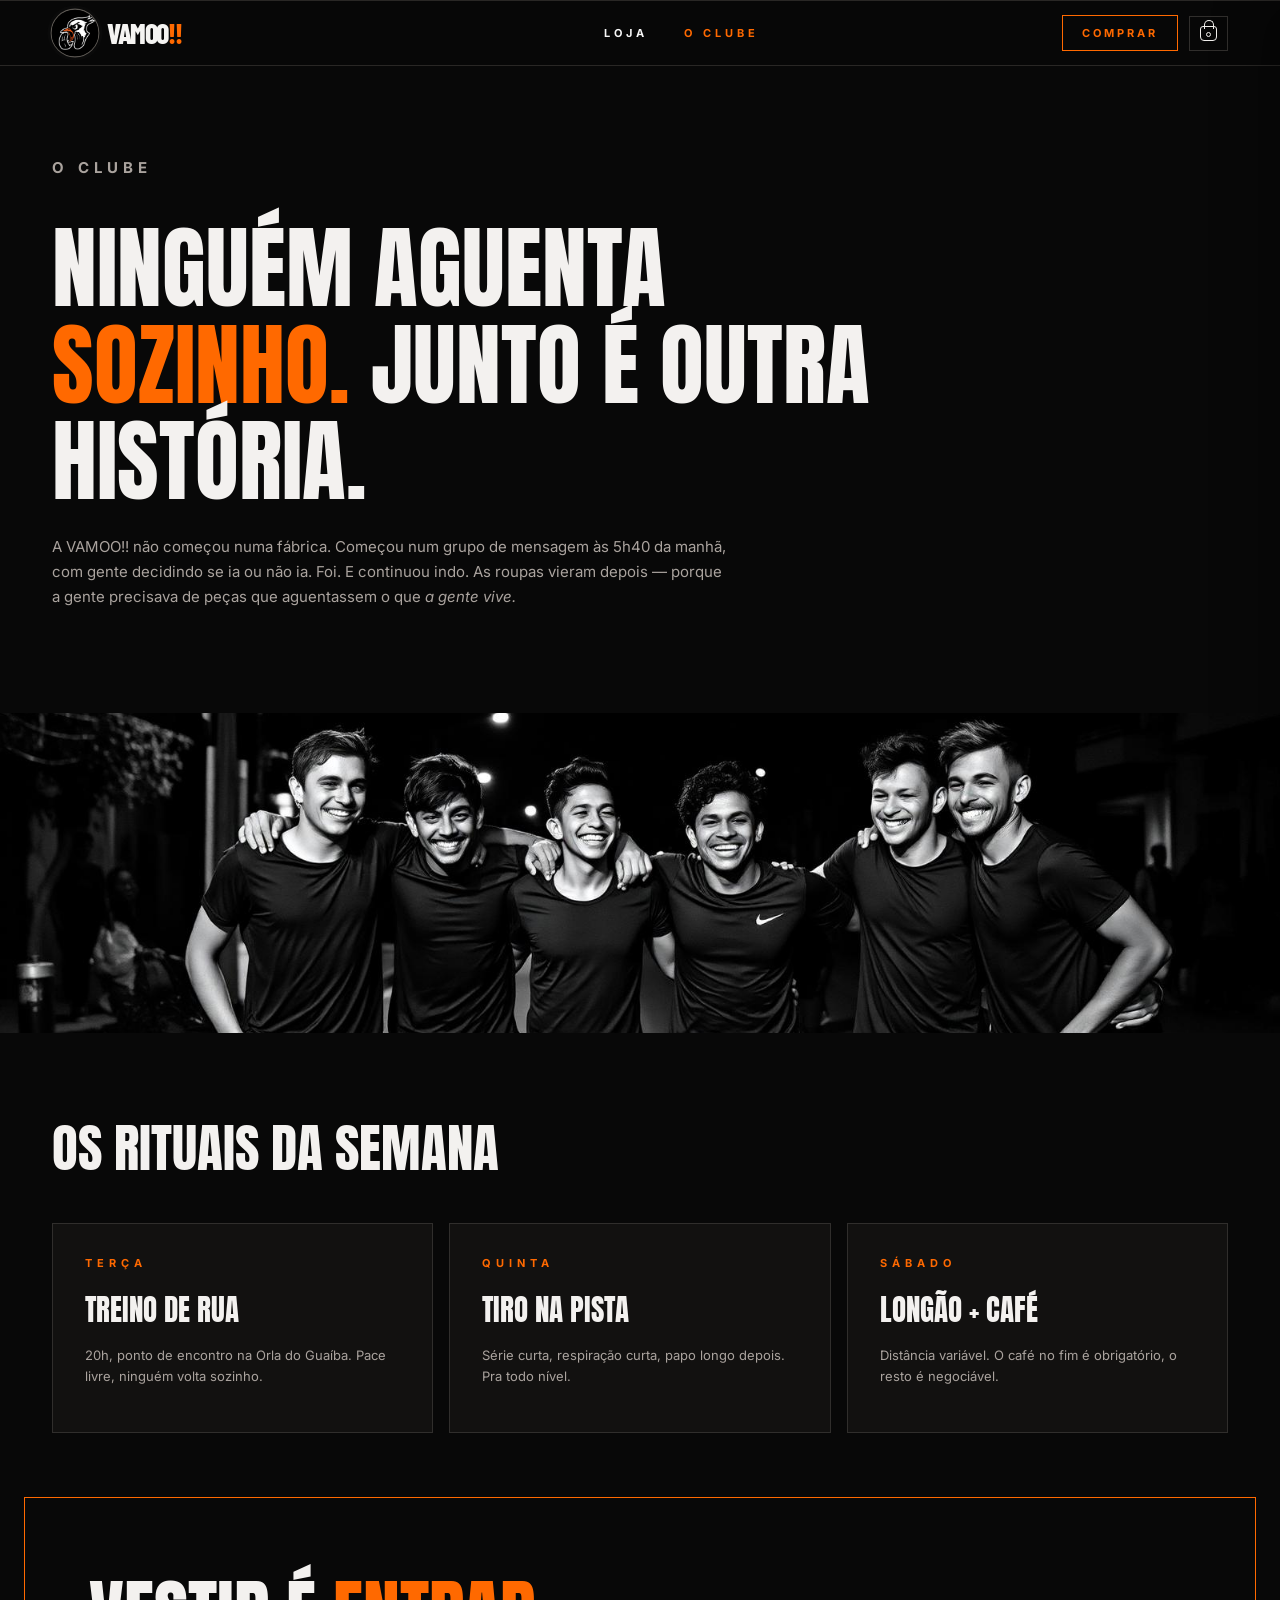
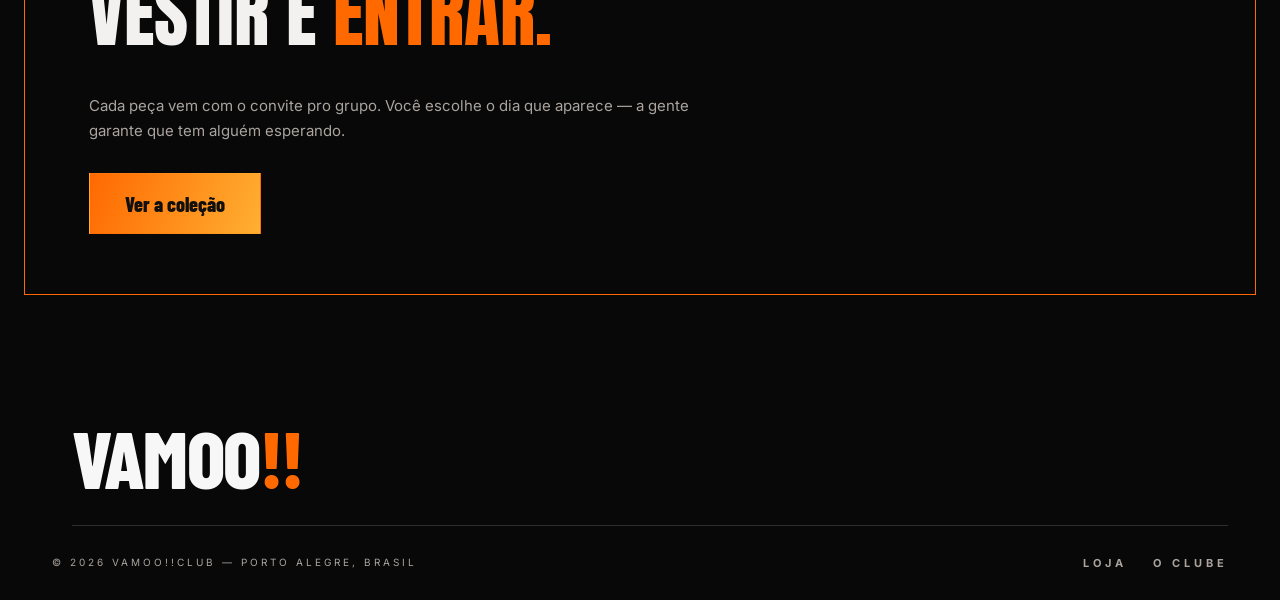
==== clube.html @ 52fab4db "Initial VAMOO store site" ====
<!doctype html><html lang="pt-BR"><head><meta charset="UTF-8"/><meta name="viewport" content="width=device-width,initial-scale=1.0"/><title>O Clube — VAMOO!!</title><link rel="stylesheet" href="styles.css"/></head><body>
<header class="site-header"><a class="brand logo" href="index.html"><img src="assets/products/logo_vamo.webp" alt="" /><span class="logo-label">VAMOO<span>!!</span></span></a><nav><a href="loja.html">LOJA</a><a class="active" href="clube.html">O CLUBE</a></nav><div class="header-actions"><a class="buy-link" href="loja.html">COMPRAR</a><button class="bag-button" aria-label="Abrir sacola"><span class="bag-icon"></span><b class="cart-count">0</b></button></div></header>
<main class="club-page"><section class="club-intro container"><p class="eyebrow">O CLUBE</p><h1>NINGUÉM AGUENTA<br><em>SOZINHO.</em> JUNTO É OUTRA<br>HISTÓRIA.</h1><p>A VAMOO!! não começou numa fábrica. Começou num grupo de mensagem às 5h40 da manhã, com gente decidindo se ia ou não ia. Foi. E continuou indo. As roupas vieram depois — porque a gente precisava de peças que aguentassem o que <i>a gente vive.</i></p></section><div class="club-banner"></div><section class="rituals container"><h2>OS RITUAIS DA SEMANA</h2><div class="ritual-grid"><article><p class="eyebrow">TERÇA</p><h3>TREINO DE RUA</h3><p>20h, ponto de encontro na Orla do Guaíba. Pace livre, ninguém volta sozinho.</p></article><article><p class="eyebrow">QUINTA</p><h3>TIRO NA PISTA</h3><p>Série curta, respiração curta, papo longo depois. Pra todo nível.</p></article><article><p class="eyebrow">SÁBADO</p><h3>LONGÃO + CAFÉ</h3><p>Distância variável. O café no fim é obrigatório, o resto é negociável.</p></article></div></section><section class="club-call container"><h2>VESTIR É <em>ENTRAR.</em></h2><p>Cada peça vem com o convite pro grupo. Você escolhe o dia que aparece — a gente garante que tem alguém esperando.</p><a class="button solid" href="loja.html">Ver a coleção</a></section></main>
<footer class="container"><a class="brand" href="index.html">VAMOO<span>!!</span></a><div>© 2026 VAMOO!!CLUB — PORTO ALEGRE, BRASIL</div><div><a href="loja.html">LOJA</a> <a href="clube.html">O CLUBE</a></div></footer><div class="drawer-backdrop"></div><aside class="cart-drawer"><button class="close-drawer">×</button><h2>SUA SACOLA</h2><p class="cart-subtitle">Sua sacola está vazia.</p><div class="cart-items"></div><div class="cart-footer"><div class="subtotal"><span>SUBTOTAL</span><strong>R$ 0,00</strong></div><p>Frete e impostos calculados no checkout seguro.</p><button class="button solid checkout-button">Finalizar compra ↗</button></div></aside><dialog class="pix-dialog"><button class="close-pix">×</button><div class="pix-content"><p class="eyebrow">PAGAMENTO SEGURO</p><h2>PAGUE COM PIX</h2><p>Escaneie o QR Code no aplicativo do seu banco.</p><img class="pix-qr" alt="QR Code PIX"/><button class="copy-pix">Copiar código PIX</button><small class="pix-status"></small></div></dialog><script src="app.js"></script></body></html>
---- styles.css ----
@import url('https://fonts.googleapis.com/css2?family=Anton&family=Barlow+Condensed:wght@500;600;700;800&family=Inter:wght@400;500;600;700&display=swap');
:root{--orange:#ff6900;--paper:#f3f1ef;--black:#080808;--panel:#121110;--line:#302e2c;--muted:#aaa39e}*{box-sizing:border-box}html{scroll-behavior:smooth}body{margin:0;background:var(--black);color:var(--paper);font-family:Inter,Arial,sans-serif}.container{max-width:1232px;margin-inline:auto;padding-inline:28px}.site-header{height:66px;border-block:1px solid #292725;display:flex;align-items:center;justify-content:space-between;padding:0 max(28px,calc((100vw - 1232px)/2 + 28px));position:sticky;top:0;background:rgba(8,8,8,.95);backdrop-filter:blur(10px);z-index:10}.brand{font-family:'Barlow Condensed',sans-serif;font-size:27px;font-weight:800;text-decoration:none;color:#f7f7f7;letter-spacing:-1.5px;white-space:nowrap}.brand span{color:var(--orange)}.brand-mark{font-family:Anton;font-size:20px;border:1px solid #fff;border-radius:50%;padding:1px 5px;margin-right:4px;color:#fff!important}nav{display:flex;gap:36px;margin-left:120px}nav a,footer a,.section-heading>a{font-size:11px;letter-spacing:4px;font-weight:700;color:#f7f7f7;text-decoration:none}nav a.active,nav a:hover{color:var(--orange)}.header-actions{display:flex;gap:11px;align-items:center}.buy-link{border:1px solid var(--orange);padding:10px 19px;color:var(--orange);font-size:11px;letter-spacing:3px;font-weight:700;text-decoration:none}.bag-button{width:39px;height:35px;background:transparent;border:1px solid var(--line);color:#fff;position:relative;cursor:pointer}.bag-icon{display:block;width:14px;height:13px;border:1.6px solid #ddd;border-radius:2px;margin:auto;position:relative}.bag-icon:before{content:'';position:absolute;left:3px;top:-6px;width:6px;height:6px;border:1.5px solid #ddd;border-bottom:0;border-radius:5px 5px 0 0}.cart-count{position:absolute;background:var(--orange);color:#111;right:-8px;top:-12px;min-width:18px;padding:2px;font-size:11px}.cart-count[hidden]{display:none}.hero{min-height:805px;background:linear-gradient(90deg,rgba(0,0,0,.91) 0%,rgba(0,0,0,.68) 55%,rgba(0,0,0,.35)),radial-gradient(circle at 88% 25%,#74320c 0,transparent 20%),linear-gradient(120deg,#06101a,#111 47%,#4a1d0a);border-bottom:12px solid var(--orange);display:flex;align-items:center}.hero-copy{width:min(1232px,100%);margin:auto;padding:90px 28px}.eyebrow{color:var(--orange);font-size:11px;letter-spacing:5px;font-weight:700;margin:0 0 22px}.hero h1,h1,h2,h3{font-family:Anton,'Arial Narrow',sans-serif;font-weight:400;margin:0}.hero h1{font-size:clamp(67px,9.2vw,138px);line-height:.94;letter-spacing:1px}.hero h1 span,h1 span,h2 span,em{font-style:normal;color:var(--orange)}.button-row{display:flex;gap:14px;margin-top:40px}.button{display:inline-flex;align-items:center;justify-content:center;gap:13px;min-height:61px;padding:15px 35px;font-family:'Barlow Condensed';font-size:20px;font-weight:800;text-decoration:none;border:1px solid transparent;cursor:pointer}.button i{font-family:Inter;font-style:normal}.solid{background:linear-gradient(110deg,#ff6900,#ffaf32);color:#12100e}.ghost,.outline{border-color:#57514b;color:#fff;background:transparent}.products-preview{padding-top:100px;padding-bottom:110px}.section-heading{display:flex;justify-content:space-between;align-items:end;border-bottom:1px solid var(--line);padding-bottom:25px;margin-bottom:40px}.section-heading h2{font-size:72px;line-height:.85}.section-heading>a{padding-bottom:5px}.product-grid{display:grid;grid-template-columns:repeat(3,1fr);gap:16px}.product-card{border:1px solid var(--line);background:var(--panel);position:relative}.product-card:hover{border-color:var(--orange)}.product-image{height:398px;background:radial-gradient(ellipse at 50% 47%,#27303a,#12171e 48%,#0a0d12 100%);display:flex;align-items:center;justify-content:center;overflow:hidden}.product-image>span,.club-photo span,.club-banner span{color:#7d7a78;font-size:10px;text-align:center;line-height:1.7;letter-spacing:2px}.product-image img{width:100%;height:100%;object-fit:cover}.product-info{padding:17px 16px 18px;position:relative;min-height:100px}.product-info .eyebrow{font-size:9px;margin-bottom:6px;letter-spacing:3px}.product-info h3,.cart-item h3{font-size:21px;line-height:1}.product-info>p:last-of-type{color:var(--muted);font-size:13px;margin:7px 0 0}.add-product{position:absolute;right:16px;bottom:18px;width:40px;height:40px;border:1px solid var(--line);background:transparent;color:#fff;font-size:22px;cursor:pointer}.club-teaser{display:grid;grid-template-columns:1fr 1fr;border-top:1px solid var(--line);border-bottom:1px solid var(--line);padding-block:0}.club-teaser>div:first-child{padding:98px 24px 96px 0}.club-teaser h2,.club-intro h1{font-size:54px;line-height:1.08}.club-teaser>div:first-child>p:not(.eyebrow),.club-intro>p,.club-call p{max-width:600px;line-height:1.65;color:var(--muted);font-size:15px;margin:25px 0 39px}.stats{border-top:1px solid var(--line);display:flex;justify-content:space-between;padding:31px 0 38px}.stats strong{font-family:Anton;color:var(--orange);font-size:40px}.stats small{font:10px Inter;display:block;color:var(--muted);letter-spacing:1.5px;margin-top:2px}.club-photo{min-height:630px;background:linear-gradient(110deg,#030303,#151515 45%,#050505);display:flex;align-items:center;justify-content:center}.cta{text-align:center;padding:100px 25px;border-bottom:1px solid var(--line)}.cta h2{font-size:clamp(76px,11vw,152px);line-height:1;margin-bottom:28px}footer{min-height:235px;padding-block:52px 30px;display:flex;flex-wrap:wrap;align-content:space-between;justify-content:space-between;color:var(--muted);font-size:10px;letter-spacing:3px}footer .brand{width:100%;font-size:80px;line-height:1;border-bottom:1px solid var(--line);padding-bottom:28px}footer a{color:var(--muted);margin-left:20px}
.shop-page{padding-top:62px;min-height:80vh}.shop-page h1{font-size:112px;line-height:.9}.shop-intro{max-width:570px;color:var(--muted);font-size:15px;line-height:1.65;margin:22px 0 32px}.shop-page hr{border:0;border-top:1px solid var(--line);margin:0 0 40px}.all-products{padding-bottom:90px}.club-intro{padding-top:65px;padding-bottom:65px;min-height:580px}.club-intro h1{font-size:clamp(50px,7vw,98px)}.club-intro>p{max-width:680px}.club-banner{height:320px;display:flex;align-items:center;justify-content:center;background:linear-gradient(90deg,#0e0e0e,#242424,#080808)}.rituals{padding-top:75px;padding-bottom:64px}.rituals h2{font-size:53px;margin-bottom:36px}.ritual-grid{display:grid;grid-template-columns:repeat(3,1fr);gap:16px}.ritual-grid article{border:1px solid var(--line);background:var(--panel);padding:32px;min-height:192px}.ritual-grid .eyebrow{margin-bottom:18px}.ritual-grid h3{font-size:29px}.ritual-grid article>p:last-child{color:var(--muted);font-size:13px;line-height:1.6}.club-call{border:1px solid var(--orange);padding:60px 64px;margin-bottom:70px}.club-call h2{font-size:74px}.club-call p{margin-bottom:30px}
.drawer-backdrop{position:fixed;inset:0;background:rgba(0,0,0,.62);z-index:20;opacity:0;visibility:hidden;transition:.25s}.drawer-backdrop.open{opacity:1;visibility:visible}.cart-drawer{position:fixed;right:0;top:0;z-index:21;width:min(520px,100vw);height:100dvh;padding:32px 40px;background:#151311;border-left:1px solid #4b4641;transform:translateX(101%);transition:.3s;display:flex;flex-direction:column}.cart-drawer.open{transform:none}.close-drawer,.close-pix{position:absolute;right:16px;top:14px;border:1px solid var(--orange);background:transparent;color:#ddd;width:24px;height:24px;font-size:21px;line-height:15px;cursor:pointer}.cart-drawer h2,.pix-content h2{font-size:37px}.cart-subtitle{color:var(--muted);font-size:13px;margin-top:5px}.cart-items{margin:18px 0;overflow:auto}.cart-item{display:grid;grid-template-columns:80px 1fr 22px;gap:16px;border:1px solid var(--line);padding:12px;margin-bottom:12px}.cart-thumb{width:80px;height:80px;background:#1d2228}.cart-thumb img{width:100%;height:100%;object-fit:cover}.cart-item h3{font-size:19px}.cart-item p{font-size:14px;font-weight:700}.remove-item{background:none;border:0;color:#aaa;font-size:20px;cursor:pointer}.quantity{display:flex;border:1px solid var(--line);width:90px;justify-content:space-between}.quantity button{background:none;border:0;color:#fff;font-size:16px;cursor:pointer}.quantity span{font-size:12px;padding:4px}.cart-footer{margin-top:auto;border-top:1px solid var(--line);padding-top:24px}.subtotal{display:flex;justify-content:space-between;align-items:center}.subtotal span{font-size:10px;letter-spacing:4px;color:var(--muted)}.subtotal strong{font-family:Anton;font-size:30px}.cart-footer p{font-size:11px;color:var(--muted);margin:20px 0}.checkout-button{width:100%;border:0}.checkout-button:disabled{opacity:.45;cursor:not-allowed}.pix-dialog{width:min(430px,calc(100vw - 32px));background:#151311;color:#fff;border:1px solid var(--orange);padding:45px 32px 32px;text-align:center}.pix-dialog::backdrop{background:rgba(0,0,0,.75)}.pix-content h2{margin-bottom:10px}.pix-content>p:not(.eyebrow){color:var(--muted);font-size:13px}.pix-qr{width:220px;height:220px;background:#fff;margin:20px auto;display:block}.copy-pix{display:block;margin:auto;background:transparent;border:1px solid var(--orange);color:var(--orange);padding:11px 16px;cursor:pointer;font:700 12px Inter}.pix-status{display:block;color:var(--muted);margin-top:15px;min-height:15px}
@media(max-width:700px){.site-header{padding:0 17px;height:60px}.brand{font-size:23px}.brand-mark{display:none}nav{gap:14px;margin-left:0}nav a{font-size:9px;letter-spacing:2px}.buy-link{display:none}.hero{min-height:680px}.hero-copy{padding:60px 22px}.hero h1{font-size:17vw}.button{min-height:52px;padding:13px 19px;font-size:18px}.products-preview{padding:65px 18px}.container{padding-inline:18px}.section-heading h2{font-size:53px}.product-grid{grid-template-columns:1fr;gap:13px}.product-image{height:min(100vw - 38px,390px)}.club-teaser{grid-template-columns:1fr}.club-teaser>div:first-child{padding:65px 0}.club-teaser h2{font-size:42px}.club-photo{min-height:290px}.stats{gap:12px}.stats strong{font-size:32px}.stats small{font-size:8px}.cta{padding-block:75px}.cta h2{font-size:22vw}.shop-page{padding-top:50px}.shop-page h1{font-size:88px}.club-intro{padding-top:55px;min-height:auto}.club-intro h1{font-size:15vw}.club-banner{height:210px}.rituals{padding-top:55px}.rituals h2{font-size:42px}.ritual-grid{grid-template-columns:1fr}.club-call{padding:38px 27px;margin-bottom:45px}.club-call h2{font-size:52px}footer{min-height:190px;padding-inline:18px;gap:15px}footer .brand{font-size:53px}.cart-drawer{padding:28px 25px}.cart-item{grid-template-columns:64px 1fr 18px;gap:10px}.cart-thumb{width:64px;height:64px}}

/* Fotos reais da coleção e identidade visual */
.logo{display:flex;width:auto;height:46px;align-items:center;gap:9px}.logo img{width:46px;height:46px;max-width:none;object-fit:cover;transform:scale(1.06);border:1px solid #5b5752;border-radius:50%;background:#000;box-shadow:0 0 0 3px #0a0a0a}.logo .logo-label{color:#f5f4f2;font-family:'Barlow Condensed',sans-serif;font-size:28px;font-weight:800;letter-spacing:-1.4px}.logo .logo-label span{color:var(--orange)}.hero{background:linear-gradient(90deg,rgba(0,0,0,.94) 0%,rgba(0,0,0,.72) 53%,rgba(0,0,0,.25)),url('assets/products/corredores.jpg') center/cover}.club-photo{background:url('assets/products/amigos.jpg') center/cover}.club-banner{background:url('assets/products/amigos.jpg') center 43%/cover}

.product-detail{min-height:calc(100vh - 66px);padding-top:42px;padding-bottom:220px}.back-link{color:var(--muted);font-size:11px;letter-spacing:4px;text-decoration:none}.product-detail-grid{display:grid;grid-template-columns:minmax(420px,1fr) 1fr;gap:40px;margin-top:38px}.detail-image{border:1px solid var(--line);background:#111820;aspect-ratio:1/1;max-height:600px}.detail-image img{width:100%;height:100%;object-fit:cover}.detail-copy{padding-top:17px}.detail-copy h1{font-size:clamp(45px,4.7vw,73px);line-height:.93;max-width:630px}.detail-price{display:block;font:400 34px Anton;margin:24px 0}.detail-description{max-width:590px;color:var(--muted);font-size:14px;line-height:1.8;margin:0 0 35px}.size-wrap>span{display:block;color:var(--muted);font-size:10px;letter-spacing:4px;margin-bottom:12px}.sizes{display:flex;gap:8px;margin-bottom:31px}.sizes button{width:57px;height:47px;border:1px solid var(--line);background:transparent;color:#fff;cursor:pointer}.sizes button.selected{background:var(--orange);border-color:var(--orange);color:#111}.detail-add{width:100%;border:0;font-size:26px}.product-benefits{border-top:1px solid var(--line);padding:22px 0 0;margin:31px 0 0;list-style:none;color:var(--muted);font-size:13px;line-height:2.5}.product-benefits li::first-letter{color:var(--orange)}
@media(max-width:850px){.product-detail{padding-bottom:90px}.product-detail-grid{grid-template-columns:1fr;gap:25px}.detail-image{max-width:680px}.detail-copy{padding-top:0;max-width:680px}.detail-description{font-size:15px}.product-detail footer{margin-top:0}}
@media(max-width:500px){.product-detail{padding-top:28px;padding-bottom:65px}.product-detail-grid{margin-top:25px;gap:22px}.detail-copy h1{font-size:48px}.detail-price{font-size:30px;margin:18px 0}.detail-description{line-height:1.65;margin-bottom:28px}.detail-add{font-size:22px}.product-benefits{font-size:12px}.sizes button{width:53px;height:45px}}

/* Interações da vitrine */
.product-card{transition:border-color .24s ease}.product-image img{transition:transform .42s cubic-bezier(.2,.75,.25,1)}.add-product{transition:background .18s ease,color .18s ease,border-color .18s ease,box-shadow .18s ease,transform .18s ease}.product-card:hover,.product-card:focus-within{border-color:var(--orange)}.product-card:hover .product-image img,.product-card:focus-within .product-image img{transform:scale(1.055)}.add-product:hover,.add-product:focus-visible{border-color:var(--orange);background:var(--orange);color:#111;transform:scale(1.09);box-shadow:0 0 18px rgba(255,105,0,.3)}

/* Sacola */
.cart-drawer{padding:25px 38px 34px;background:#12110f;border-left-color:#49433e;box-shadow:-20px 0 50px rgba(0,0,0,.32)}.cart-drawer h2{font-size:40px;letter-spacing:-.5px}.cart-subtitle{margin:4px 0 18px;color:#98928d}.close-drawer{top:11px;right:14px;background:#201f1d}.cart-items{margin:0;min-height:120px;padding-top:0}.cart-item{grid-template-columns:78px minmax(0,1fr) 22px;gap:15px;padding:11px;border-color:#36322f;background:#151412;transition:border-color .18s}.cart-item:hover{border-color:#5a5149}.cart-thumb{width:78px;height:78px;background:#1a1d20}.cart-item-data{min-width:0;position:relative}.cart-item h3{font-size:20px;white-space:nowrap;overflow:hidden;text-overflow:ellipsis;padding-right:2px}.cart-item small{display:block;margin-top:4px;color:#aaa29c;font-size:9px;letter-spacing:2px}.cart-item p{font-size:16px;margin:8px 0 0;color:#f5f2ef}.remove-item{font-size:18px;align-self:start;padding:0;color:#9a958f;transition:color .18s}.remove-item:hover{color:var(--orange)}.quantity{height:23px;position:absolute;right:0;bottom:1px;width:88px;border-color:#47413c}.quantity button{width:25px;line-height:1}.quantity button:hover{color:var(--orange)}.quantity span{padding:3px 0}.cart-footer{padding-top:23px}.subtotal strong{font-size:31px}.cart-footer p{margin:19px 0 16px}.checkout-button{min-height:61px;font-size:24px}.checkout-button:not(:disabled):hover{filter:brightness(1.1);box-shadow:0 6px 20px rgba(255,105,0,.2)}
@media(max-width:500px){.cart-drawer{padding:24px 22px 28px}.cart-drawer h2{font-size:35px}.cart-item{grid-template-columns:72px minmax(0,1fr) 20px;gap:12px}.cart-thumb{width:72px;height:72px}.cart-item h3{font-size:18px}.cart-item p{font-size:15px}.checkout-button{font-size:22px}}

.remove-item{background:transparent;border:0;font-size:0}.remove-item svg{display:block;width:17px;height:17px;fill:none;stroke:currentColor;stroke-width:1.7;stroke-linecap:round;stroke-linejoin:round}

/* Ícone da sacola no cabeçalho */
.bag-button{display:grid;place-items:center;transition:border-color .18s ease,background .18s ease}.bag-icon{width:17px;height:15px;border:1.6px solid #f1efec;border-radius:3px 3px 4px 4px;position:relative;transition:border-color .18s ease,transform .18s ease}.bag-icon:before{left:3px;top:-7px;width:8px;height:8px;border:1.6px solid #f1efec;border-bottom:0;border-radius:8px 8px 0 0;transition:border-color .18s ease}.bag-icon:after{content:'';position:absolute;width:3px;height:3px;border:1px solid #f1efec;border-radius:50%;left:5px;top:5px}.bag-button:hover{border-color:var(--orange);background:#17110c}.bag-button:hover .bag-icon{border-color:var(--orange);transform:translateY(-1px)}.bag-button:hover .bag-icon:before,.bag-button:hover .bag-icon:after{border-color:var(--orange)}
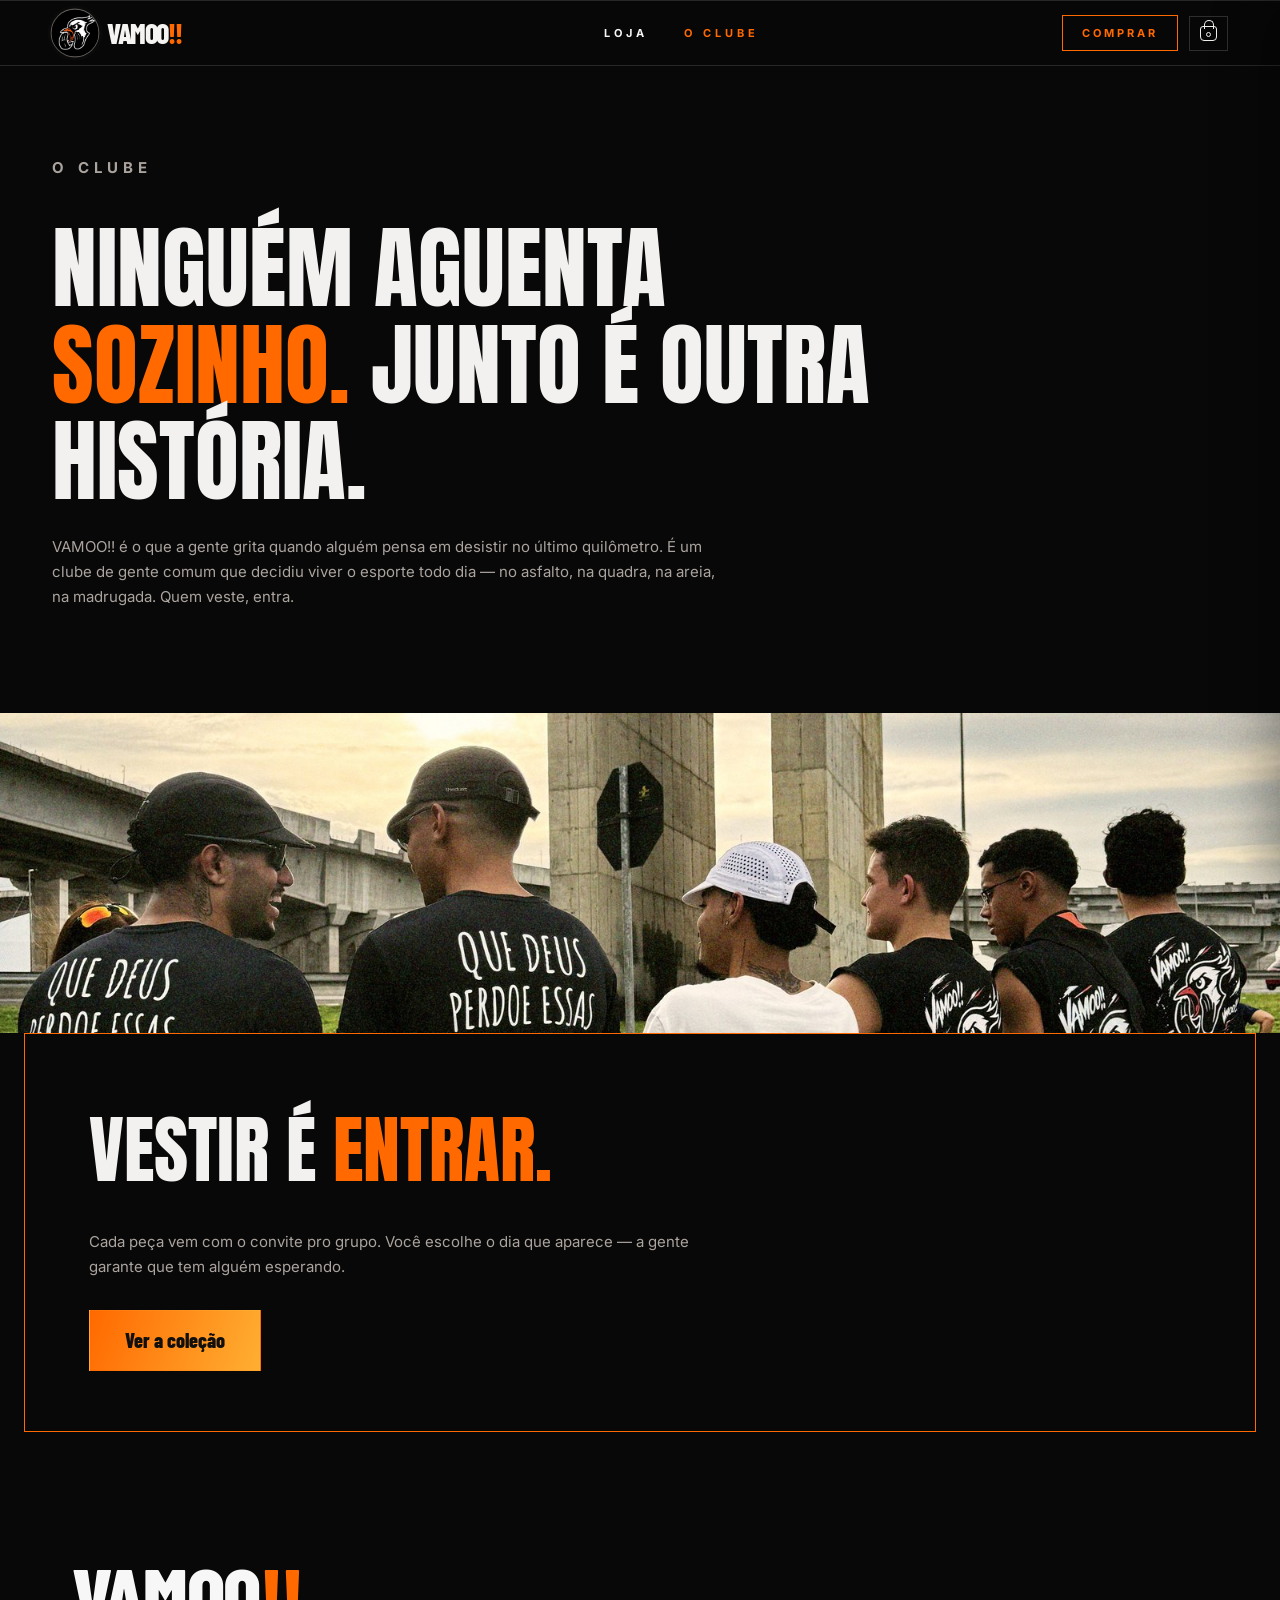
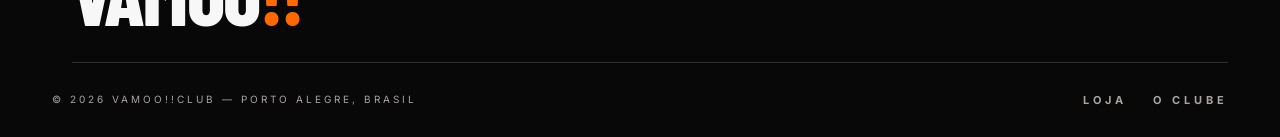
==== commit 91d9480c: "Atualiza imagens e pagina do clube" ====
--- a/clube.html
+++ b/clube.html
@@ -1,4 +1,59 @@
-<!doctype html><html lang="pt-BR"><head><meta charset="UTF-8"/><meta name="viewport" content="width=device-width,initial-scale=1.0"/><title>O Clube — VAMOO!!</title><link rel="stylesheet" href="styles.css"/></head><body>
-<header class="site-header"><a class="brand logo" href="index.html"><img src="assets/products/logo_vamo.webp" alt="" /><span class="logo-label">VAMOO<span>!!</span></span></a><nav><a href="loja.html">LOJA</a><a class="active" href="clube.html">O CLUBE</a></nav><div class="header-actions"><a class="buy-link" href="loja.html">COMPRAR</a><button class="bag-button" aria-label="Abrir sacola"><span class="bag-icon"></span><b class="cart-count">0</b></button></div></header>
-<main class="club-page"><section class="club-intro container"><p class="eyebrow">O CLUBE</p><h1>NINGUÉM AGUENTA<br><em>SOZINHO.</em> JUNTO É OUTRA<br>HISTÓRIA.</h1><p>A VAMOO!! não começou numa fábrica. Começou num grupo de mensagem às 5h40 da manhã, com gente decidindo se ia ou não ia. Foi. E continuou indo. As roupas vieram depois — porque a gente precisava de peças que aguentassem o que <i>a gente vive.</i></p></section><div class="club-banner"></div><section class="rituals container"><h2>OS RITUAIS DA SEMANA</h2><div class="ritual-grid"><article><p class="eyebrow">TERÇA</p><h3>TREINO DE RUA</h3><p>20h, ponto de encontro na Orla do Guaíba. Pace livre, ninguém volta sozinho.</p></article><article><p class="eyebrow">QUINTA</p><h3>TIRO NA PISTA</h3><p>Série curta, respiração curta, papo longo depois. Pra todo nível.</p></article><article><p class="eyebrow">SÁBADO</p><h3>LONGÃO + CAFÉ</h3><p>Distância variável. O café no fim é obrigatório, o resto é negociável.</p></article></div></section><section class="club-call container"><h2>VESTIR É <em>ENTRAR.</em></h2><p>Cada peça vem com o convite pro grupo. Você escolhe o dia que aparece — a gente garante que tem alguém esperando.</p><a class="button solid" href="loja.html">Ver a coleção</a></section></main>
-<footer class="container"><a class="brand" href="index.html">VAMOO<span>!!</span></a><div>© 2026 VAMOO!!CLUB — PORTO ALEGRE, BRASIL</div><div><a href="loja.html">LOJA</a> <a href="clube.html">O CLUBE</a></div></footer><div class="drawer-backdrop"></div><aside class="cart-drawer"><button class="close-drawer">×</button><h2>SUA SACOLA</h2><p class="cart-subtitle">Sua sacola está vazia.</p><div class="cart-items"></div><div class="cart-footer"><div class="subtotal"><span>SUBTOTAL</span><strong>R$ 0,00</strong></div><p>Frete e impostos calculados no checkout seguro.</p><button class="button solid checkout-button">Finalizar compra ↗</button></div></aside><dialog class="pix-dialog"><button class="close-pix">×</button><div class="pix-content"><p class="eyebrow">PAGAMENTO SEGURO</p><h2>PAGUE COM PIX</h2><p>Escaneie o QR Code no aplicativo do seu banco.</p><img class="pix-qr" alt="QR Code PIX"/><button class="copy-pix">Copiar código PIX</button><small class="pix-status"></small></div></dialog><script src="app.js"></script></body></html>
+<!doctype html>
+<html lang="pt-BR">
+
+<head>
+    <meta charset="UTF-8" />
+    <meta name="viewport" content="width=device-width,initial-scale=1.0" />
+    <title>O Clube — VAMOO!!</title>
+    <link rel="stylesheet" href="styles.css" />
+</head>
+
+<body>
+    <header class="site-header"><a class="brand logo" href="index.html"><img src="assets/products/logo_vamo.webp"
+                alt="" /><span class="logo-label">VAMOO<span>!!</span></span></a>
+        <nav><a href="loja.html">LOJA</a><a class="active" href="clube.html">O CLUBE</a></nav>
+        <div class="header-actions"><a class="buy-link" href="loja.html">COMPRAR</a><button class="bag-button"
+                aria-label="Abrir sacola"><span class="bag-icon"></span><b class="cart-count">0</b></button></div>
+    </header>
+    <main class="club-page">
+        <section class="club-intro container">
+            <p class="eyebrow">O CLUBE</p>
+            <h1>NINGUÉM AGUENTA<br><em>SOZINHO.</em> JUNTO É OUTRA<br>HISTÓRIA.</h1>
+            <p>VAMOO!! é o que a gente grita quando alguém pensa em desistir no último quilômetro. É um clube de gente
+                comum que decidiu viver o esporte todo dia — no asfalto, na quadra, na areia, na madrugada. Quem veste,
+                entra.</p>
+        </section>
+        <div class="club-banner"></div>
+        <section class="club-call container">
+            <h2>VESTIR É <em>ENTRAR.</em></h2>
+            <p>Cada peça vem com o convite pro grupo. Você escolhe o dia que aparece — a gente garante que tem alguém
+                esperando.</p><a class="button solid" href="loja.html">Ver a coleção</a>
+        </section>
+    </main>
+    <footer class="container"><a class="brand" href="index.html">VAMOO<span>!!</span></a>
+        <div>© 2026 VAMOO!!CLUB — PORTO ALEGRE, BRASIL</div>
+        <div><a href="loja.html">LOJA</a> <a href="clube.html">O CLUBE</a></div>
+    </footer>
+    <div class="drawer-backdrop"></div>
+    <aside class="cart-drawer"><button class="close-drawer">×</button>
+        <h2>SUA SACOLA</h2>
+        <p class="cart-subtitle">Sua sacola está vazia.</p>
+        <div class="cart-items"></div>
+        <div class="cart-footer">
+            <div class="subtotal"><span>SUBTOTAL</span><strong>R$ 0,00</strong></div>
+            <p>Frete e impostos calculados no checkout seguro.</p><button class="button solid checkout-button">Finalizar
+                compra ↗</button>
+        </div>
+    </aside>
+    <dialog class="pix-dialog"><button class="close-pix">×</button>
+        <div class="pix-content">
+            <p class="eyebrow">PAGAMENTO SEGURO</p>
+            <h2>PAGUE COM PIX</h2>
+            <p>Escaneie o QR Code no aplicativo do seu banco.</p><img class="pix-qr" alt="QR Code PIX" /><button
+                class="copy-pix">Copiar código PIX</button><small class="pix-status"></small>
+        </div>
+    </dialog>
+    <script src="app.js"></script>
+</body>
+
+</html>
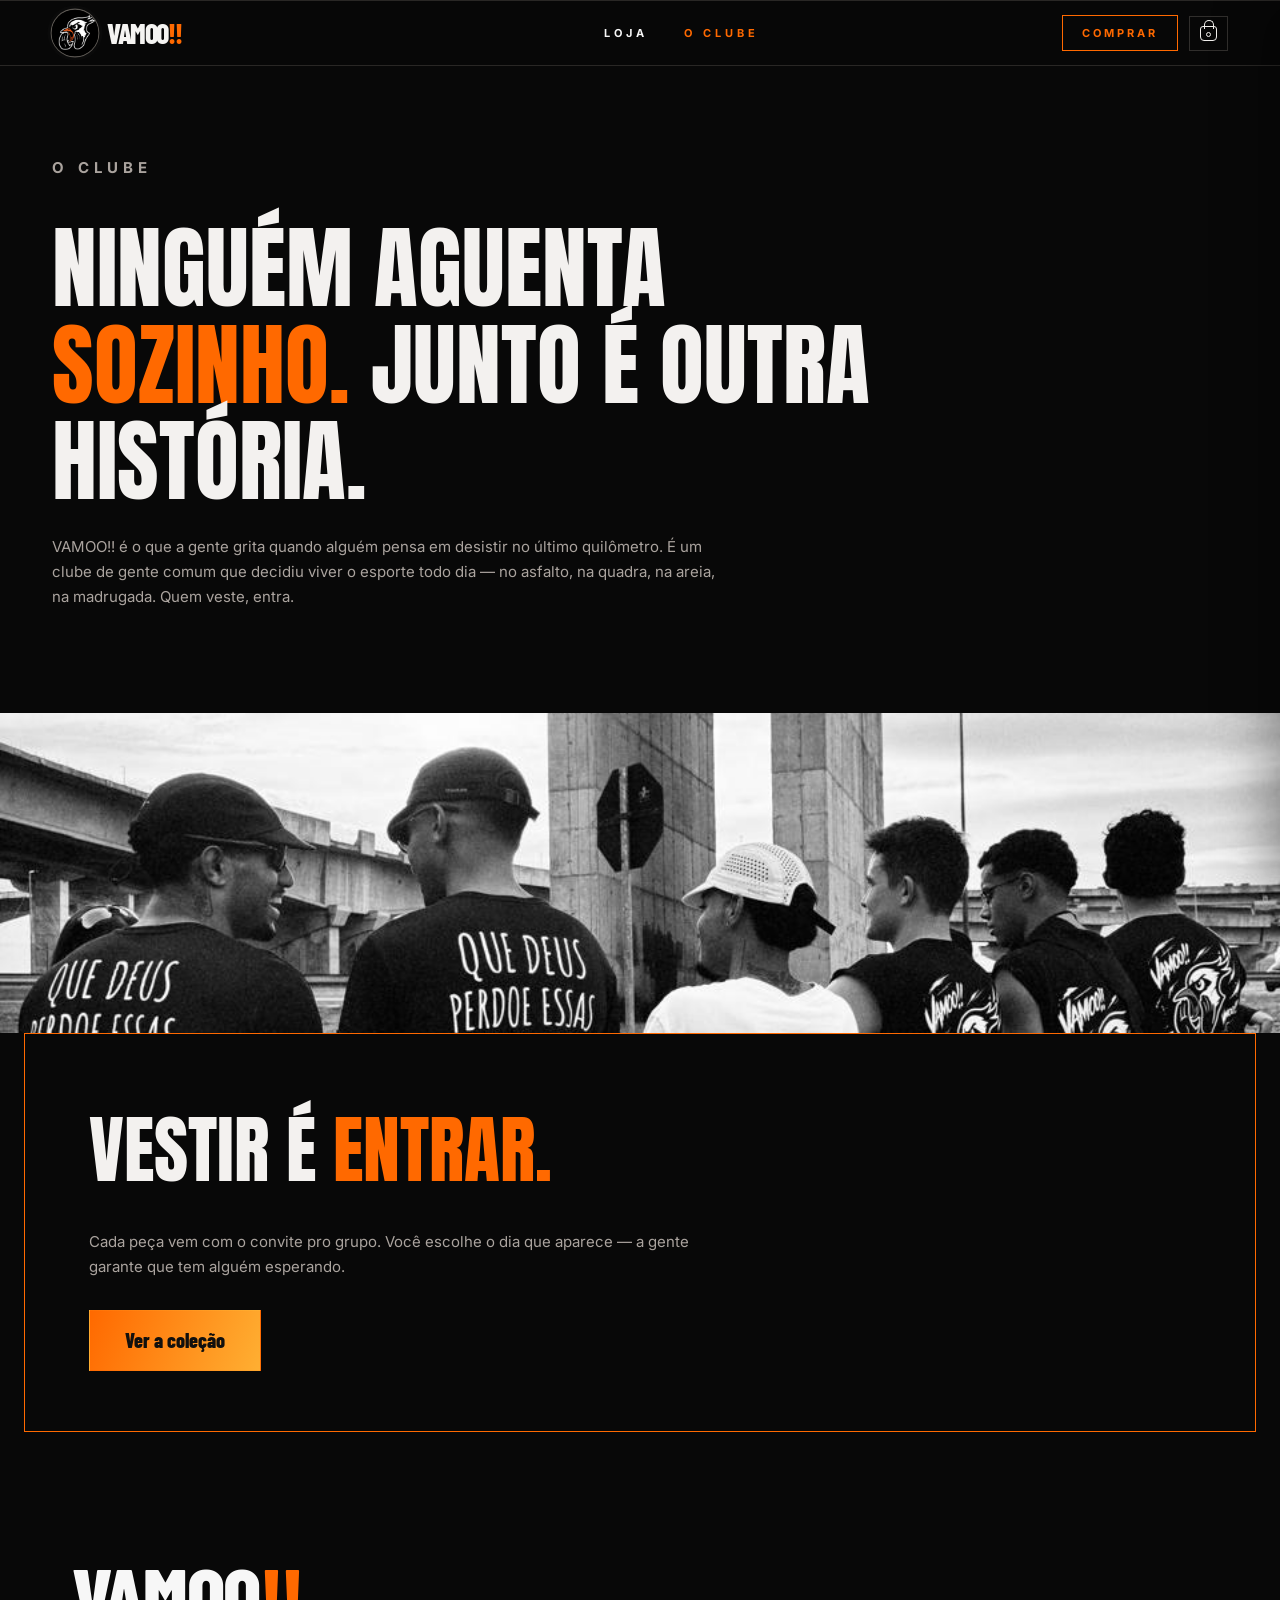
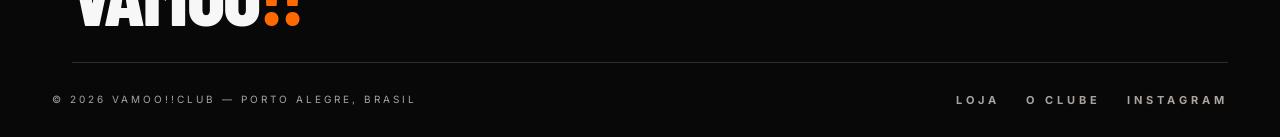
==== commit 12d60ff0: "Atualiza conteúdo e responsividade mobile" ====
--- a/clube.html
+++ b/clube.html
@@ -5,7 +5,7 @@
     <meta charset="UTF-8" />
     <meta name="viewport" content="width=device-width,initial-scale=1.0" />
     <title>O Clube — VAMOO!!</title>
-    <link rel="stylesheet" href="styles.css" />
+    <link rel="stylesheet" href="styles.css?v=2" />
 </head>
 
 <body>
@@ -32,7 +32,7 @@
     </main>
     <footer class="container"><a class="brand" href="index.html">VAMOO<span>!!</span></a>
         <div>© 2026 VAMOO!!CLUB — PORTO ALEGRE, BRASIL</div>
-        <div><a href="loja.html">LOJA</a> <a href="clube.html">O CLUBE</a></div>
+        <div><a href="loja.html">LOJA</a> <a href="clube.html">O CLUBE</a> <a href="https://www.instagram.com/vamoo.club?igsh=MXBidmhjaHc1YjRwdg==" target="_blank" rel="noopener noreferrer">INSTAGRAM</a></div>
     </footer>
     <div class="drawer-backdrop"></div>
     <aside class="cart-drawer"><button class="close-drawer">×</button>
--- a/styles.css
+++ b/styles.css
@@ -18,6 +18,62 @@
 .cart-drawer{padding:25px 38px 34px;background:#12110f;border-left-color:#49433e;box-shadow:-20px 0 50px rgba(0,0,0,.32)}.cart-drawer h2{font-size:40px;letter-spacing:-.5px}.cart-subtitle{margin:4px 0 18px;color:#98928d}.close-drawer{top:11px;right:14px;background:#201f1d}.cart-items{margin:0;min-height:120px;padding-top:0}.cart-item{grid-template-columns:78px minmax(0,1fr) 22px;gap:15px;padding:11px;border-color:#36322f;background:#151412;transition:border-color .18s}.cart-item:hover{border-color:#5a5149}.cart-thumb{width:78px;height:78px;background:#1a1d20}.cart-item-data{min-width:0;position:relative}.cart-item h3{font-size:20px;white-space:nowrap;overflow:hidden;text-overflow:ellipsis;padding-right:2px}.cart-item small{display:block;margin-top:4px;color:#aaa29c;font-size:9px;letter-spacing:2px}.cart-item p{font-size:16px;margin:8px 0 0;color:#f5f2ef}.remove-item{font-size:18px;align-self:start;padding:0;color:#9a958f;transition:color .18s}.remove-item:hover{color:var(--orange)}.quantity{height:23px;position:absolute;right:0;bottom:1px;width:88px;border-color:#47413c}.quantity button{width:25px;line-height:1}.quantity button:hover{color:var(--orange)}.quantity span{padding:3px 0}.cart-footer{padding-top:23px}.subtotal strong{font-size:31px}.cart-footer p{margin:19px 0 16px}.checkout-button{min-height:61px;font-size:24px}.checkout-button:not(:disabled):hover{filter:brightness(1.1);box-shadow:0 6px 20px rgba(255,105,0,.2)}
 @media(max-width:500px){.cart-drawer{padding:24px 22px 28px}.cart-drawer h2{font-size:35px}.cart-item{grid-template-columns:72px minmax(0,1fr) 20px;gap:12px}.cart-thumb{width:72px;height:72px}.cart-item h3{font-size:18px}.cart-item p{font-size:15px}.checkout-button{font-size:22px}}
 
+/* Ajustes responsivos para navegação, vitrine e áreas de toque */
+@media(max-width:700px){
+  .site-header{gap:10px}
+  .site-header nav{flex:1;justify-content:center;min-width:0}
+  .header-actions{flex:0 0 auto}
+  .bag-button{width:42px;height:38px}
+  .product-info{min-height:112px;padding:17px 74px 18px 16px}
+  .product-info h3{font-size:20px;line-height:1.08;overflow-wrap:anywhere}
+  .add-product{right:16px;bottom:16px;width:48px;height:48px;display:grid;place-items:center;padding:0;font-size:28px;line-height:1;border-color:#5a5550}
+  .stats{display:grid;grid-template-columns:repeat(3,minmax(0,1fr));gap:18px}
+  .stats strong{min-width:0}
+  .stats small{line-height:1.4;overflow-wrap:anywhere}
+  footer>div:last-child{display:flex;flex-wrap:wrap;gap:12px 18px}
+  footer a{margin-left:0}
+}
+
+@media(max-width:430px){
+  .site-header{padding-inline:14px}
+  .logo{height:42px;gap:7px}
+  .logo img{width:40px;height:40px}
+  .logo .logo-label{font-size:23px}
+  nav{gap:10px}
+  nav a{font-size:8px;letter-spacing:1.5px}
+  .hero{min-height:620px}
+  .hero-copy{padding-inline:18px}
+  .button-row{flex-direction:column;align-items:stretch}
+  .button-row .button{width:100%}
+  .section-heading{align-items:flex-end;gap:18px}
+  .section-heading h2{font-size:45px}
+  .section-heading>a{letter-spacing:2px;text-align:right}
+  .shop-page h1{font-size:22vw}
+  .stats{grid-template-columns:1fr;gap:0;padding-block:18px}
+  .stats strong{display:grid;grid-template-columns:72px 1fr;align-items:center;padding:12px 0;border-bottom:1px solid var(--line)}
+  .stats strong:last-child{border-bottom:0}
+  .stats small{margin-top:0;font-size:9px}
+  footer{flex-direction:column;align-items:flex-start;justify-content:flex-start}
+  footer .brand{font-size:48px}
+  footer>div{line-height:1.7}
+  .club-call{padding-inline:22px}
+  .club-call h2{font-size:45px}
+  .pix-dialog{padding-inline:20px}
+  .pix-qr{width:min(220px,100%);height:auto;aspect-ratio:1}
+}
+
+@media(max-width:350px){
+  .logo .logo-label{display:none}
+  .site-header nav{justify-content:flex-start}
+  .container{padding-inline:14px}
+  .products-preview{padding-inline:14px}
+  .product-image{height:calc(100vw - 30px)}
+  .cart-drawer{padding-inline:14px}
+  .cart-item{grid-template-columns:58px minmax(0,1fr) 18px;gap:9px;padding:9px}
+  .cart-thumb{width:58px;height:58px}
+  .quantity{position:static;margin-top:8px}
+}
+
 .remove-item{background:transparent;border:0;font-size:0}.remove-item svg{display:block;width:17px;height:17px;fill:none;stroke:currentColor;stroke-width:1.7;stroke-linecap:round;stroke-linejoin:round}
 
 /* Ícone da sacola no cabeçalho */
